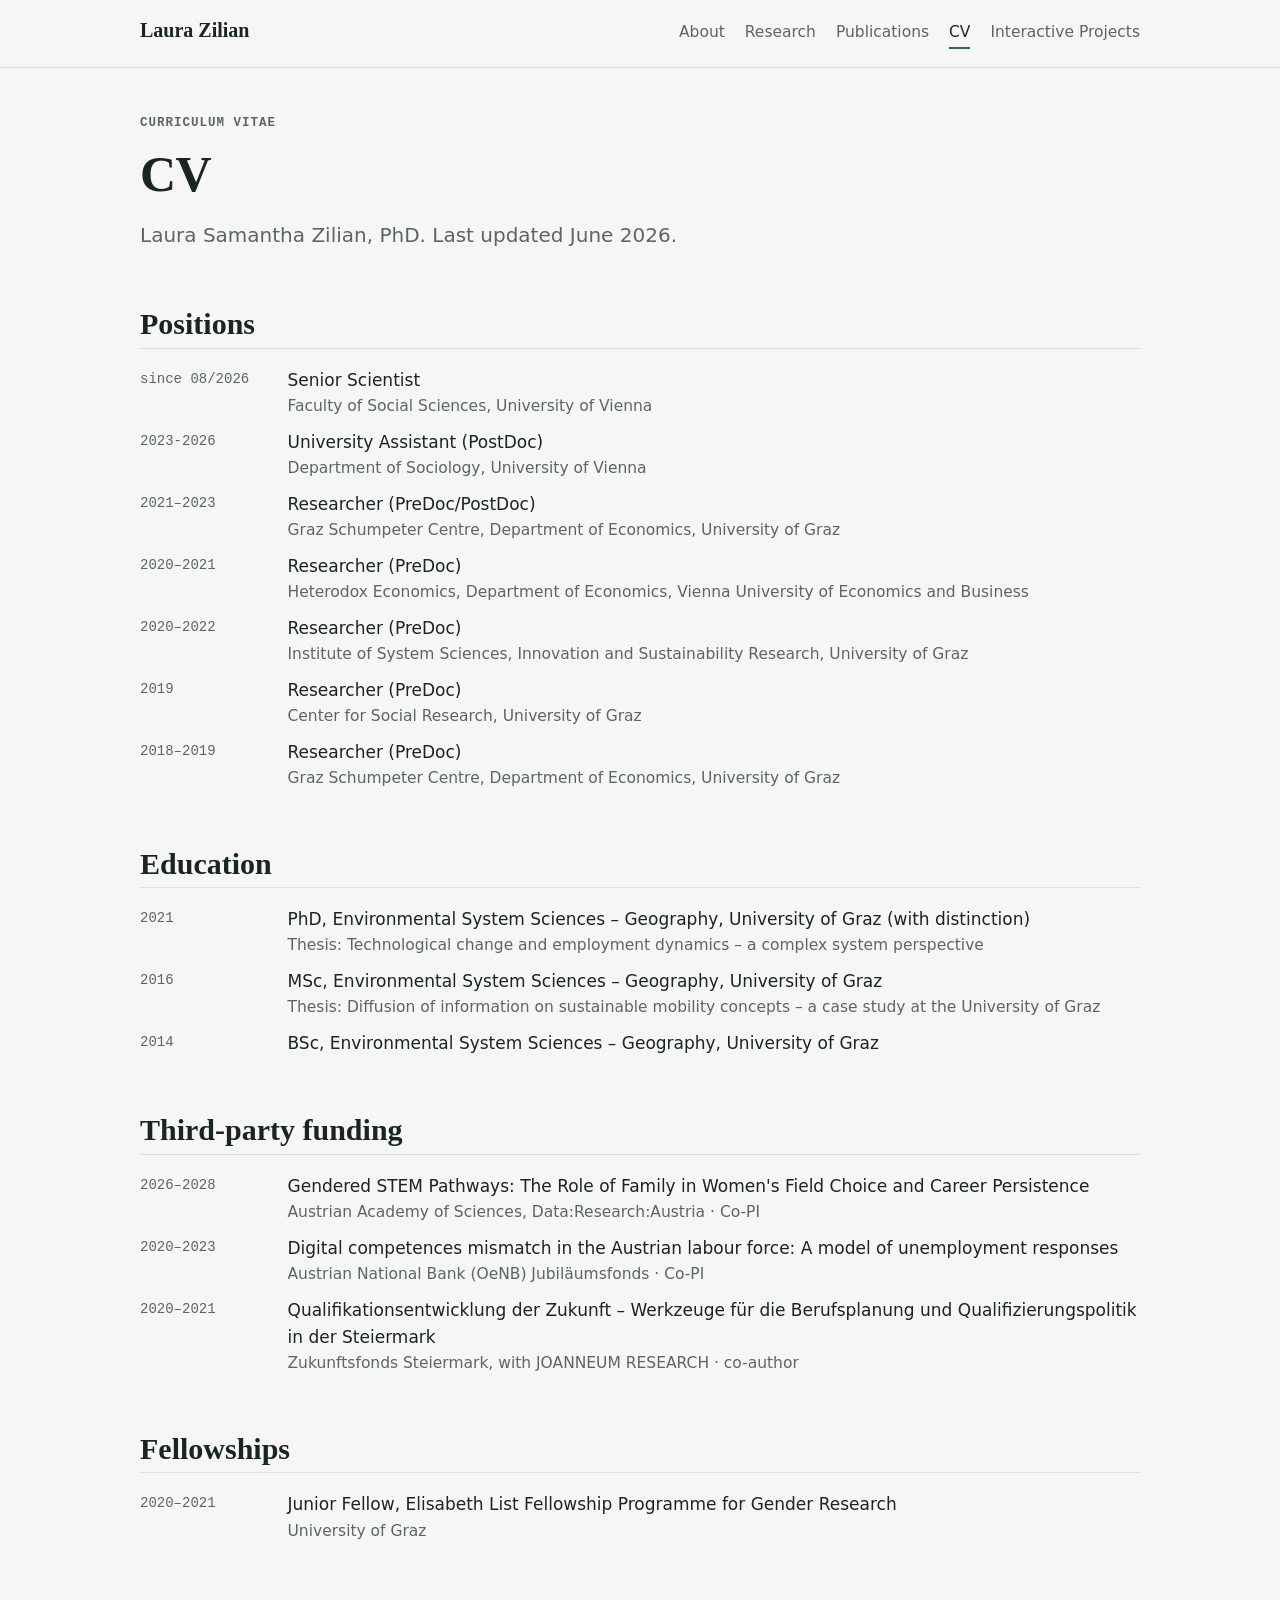
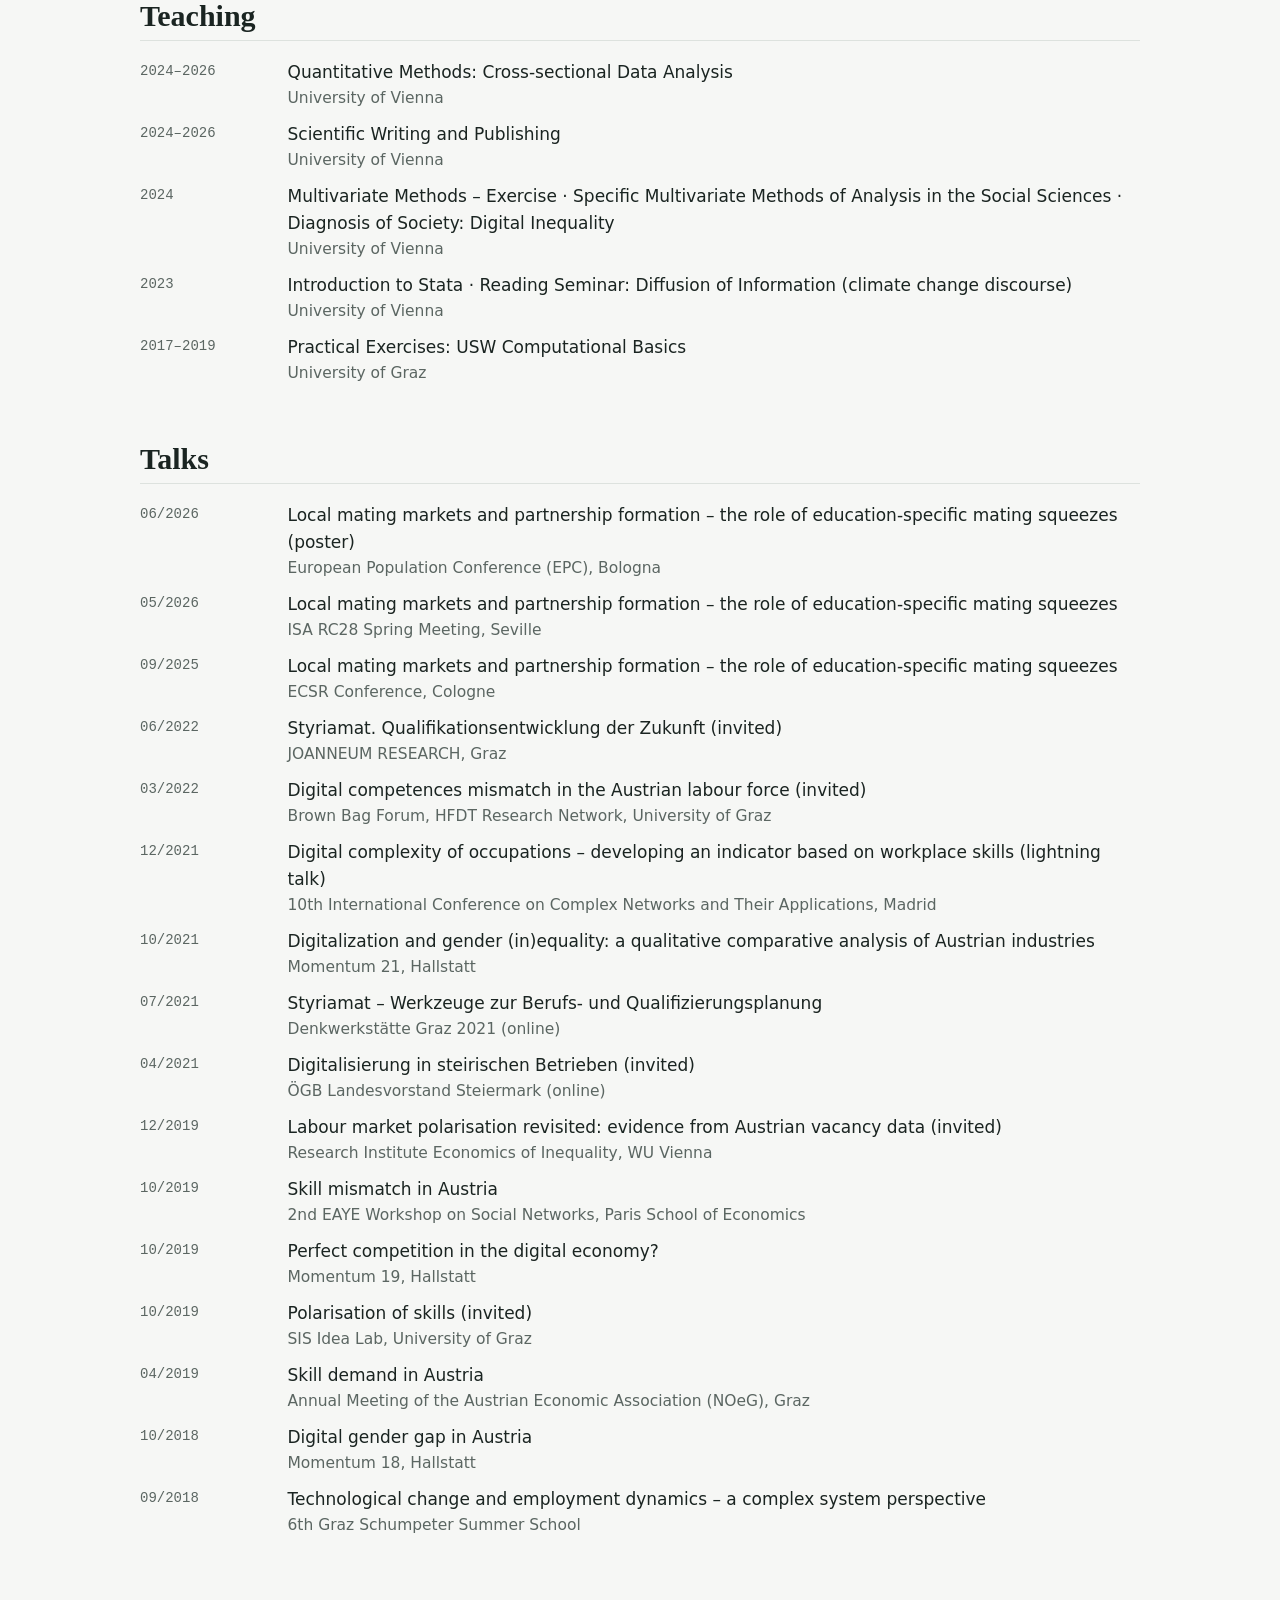
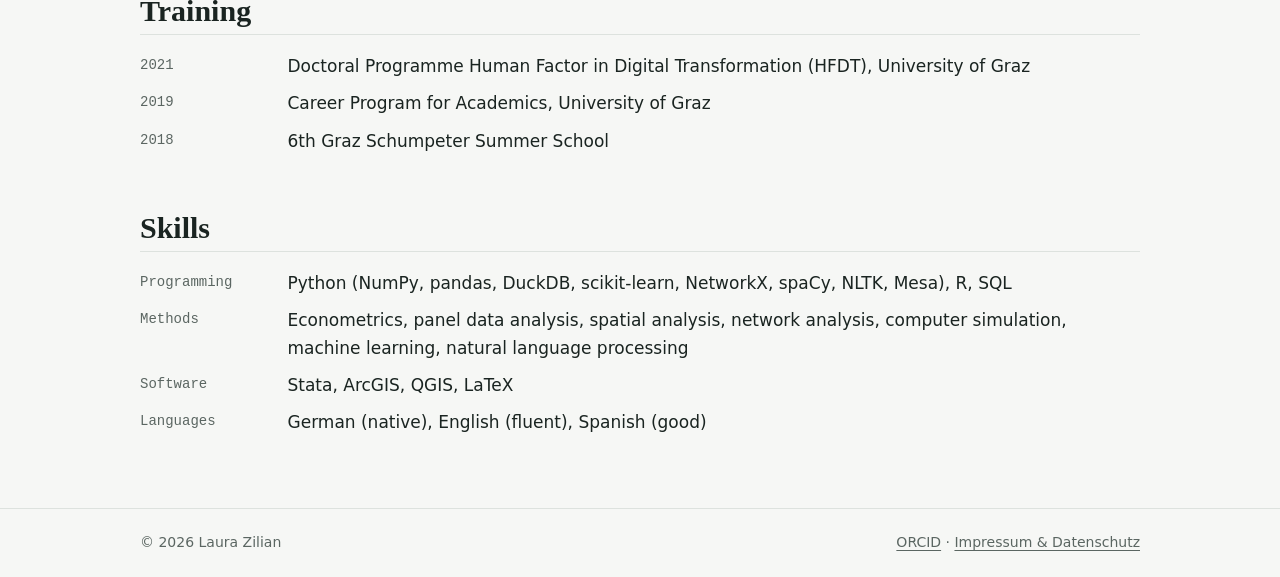
==== cv.html @ 448aea94 "Add files via upload" ====
<!doctype html>
<html lang="en">
<head>
<meta charset="utf-8">
<meta name="viewport" content="width=device-width, initial-scale=1, viewport-fit=cover">
<title>CV – Laura Zilian</title>
<meta name="description" content="Curriculum vitae of Laura Zilian.">
<meta property="og:title" content="CV – Laura Zilian">
<meta property="og:description" content="Curriculum vitae of Laura Zilian.">
<meta property="og:image" content="assets/img/laura-zilian.jpg">
<link rel="stylesheet" href="assets/site.css">
<link rel="icon" href="data:image/svg+xml,%3Csvg xmlns='http://www.w3.org/2000/svg' viewBox='0 0 32 32'%3E%3Crect width='32' height='32' rx='6' fill='%232d6a55'/%3E%3Ctext x='16' y='22' font-family='Georgia,serif' font-size='17' fill='white' text-anchor='middle'%3ELZ%3C/text%3E%3C/svg%3E">
</head>
<body>
<a class="skip" href="#main">Skip to content</a>
<header class="top">
  <div class="frame">
    <a class="brand" href="index.html">Laura Zilian</a>
    <nav class="nav" aria-label="Main">
      <a href="index.html">About</a>
      <a href="research.html">Research</a>
      <a href="publications.html">Publications</a>
      <a href="cv.html" aria-current="page">CV</a>
      <a href="projects.html">Interactive Projects</a>
    </nav>
  </div>
</header>
<main id="main" class="frame">
<div class="col">
  <span class="eyebrow">Curriculum vitae</span>
  <h1>CV</h1>
  <p class="lede">Laura Samantha Zilian, PhD. Last updated June 2026.</p>
</div>

<section>
  <h2>Positions</h2>
  <dl class="tl">
    <dt>since 08/2026</dt><dd>Senior Scientist<span class="sub">Faculty of Social Sciences, University of Vienna</span></dd>
    <dt>2023-2026</dt><dd>University Assistant (PostDoc)<span class="sub">Department of Sociology, University of Vienna</span></dd>
    <dt>2021–2023</dt><dd>Researcher (PreDoc/PostDoc)<span class="sub">Graz Schumpeter Centre, Department of Economics, University of Graz</span></dd>
    <dt>2020–2021</dt><dd>Researcher (PreDoc)<span class="sub">Heterodox Economics, Department of Economics, Vienna University of Economics and Business</span></dd>
    <dt>2020–2022</dt><dd>Researcher (PreDoc)<span class="sub">Institute of System Sciences, Innovation and Sustainability Research, University of Graz</span></dd>
    <dt>2019</dt><dd>Researcher (PreDoc)<span class="sub">Center for Social Research, University of Graz</span></dd>
    <dt>2018–2019</dt><dd>Researcher (PreDoc)<span class="sub">Graz Schumpeter Centre, Department of Economics, University of Graz</span></dd>
  </dl>
</section>

<section>
  <h2>Education</h2>
  <dl class="tl">
    <dt>2021</dt><dd>PhD, Environmental System Sciences – Geography, University of Graz (with distinction)<span class="sub">Thesis: Technological change and employment dynamics – a complex system perspective</span></dd>
    <dt>2016</dt><dd>MSc, Environmental System Sciences – Geography, University of Graz<span class="sub">Thesis: Diffusion of information on sustainable mobility concepts – a case study at the University of Graz</span></dd>
    <dt>2014</dt><dd>BSc, Environmental System Sciences – Geography, University of Graz</dd>
  </dl>
</section>

<section>
  <h2>Third-party funding</h2>
  <dl class="tl">
    <dt>2026–2028</dt><dd>Gendered STEM Pathways: The Role of Family in Women's Field Choice and Career Persistence<span class="sub">Austrian Academy of Sciences, Data:Research:Austria · Co-PI</span></dd>
    <dt>2020–2023</dt><dd>Digital competences mismatch in the Austrian labour force: A model of unemployment responses<span class="sub">Austrian National Bank (OeNB) Jubiläumsfonds · Co-PI</span></dd>
    <dt>2020–2021</dt><dd>Qualifikationsentwicklung der Zukunft – Werkzeuge für die Berufsplanung und Qualifizierungspolitik in der Steiermark<span class="sub">Zukunftsfonds Steiermark, with JOANNEUM RESEARCH · co-author</span></dd>
  </dl>
</section>

<section>
  <h2>Fellowships</h2>
  <dl class="tl">
    <dt>2020–2021</dt><dd>Junior Fellow, Elisabeth List Fellowship Programme for Gender Research<span class="sub">University of Graz</span></dd>
  </dl>
</section>

<section>
  <h2>Teaching</h2>
  <dl class="tl">
    <dt>2024–2026</dt><dd>Quantitative Methods: Cross-sectional Data Analysis<span class="sub">University of Vienna</span></dd>
    <dt>2024–2026</dt><dd>Scientific Writing and Publishing<span class="sub">University of Vienna</span></dd>
    <dt>2024</dt><dd>Multivariate Methods – Exercise · Specific Multivariate Methods of Analysis in the Social Sciences · Diagnosis of Society: Digital Inequality<span class="sub">University of Vienna</span></dd>
    <dt>2023</dt><dd>Introduction to Stata · Reading Seminar: Diffusion of Information (climate change discourse)<span class="sub">University of Vienna</span></dd>
    <dt>2017–2019</dt><dd>Practical Exercises: USW Computational Basics<span class="sub">University of Graz</span></dd>
  </dl>
</section>

<section>
  <h2>Talks</h2>
  <dl class="tl">
    <dt>06/2026</dt><dd>Local mating markets and partnership formation – the role of education-specific mating squeezes (poster)<span class="sub">European Population Conference (EPC), Bologna</span></dd>
    <dt>05/2026</dt><dd>Local mating markets and partnership formation – the role of education-specific mating squeezes<span class="sub">ISA RC28 Spring Meeting, Seville</span></dd>
    <dt>09/2025</dt><dd>Local mating markets and partnership formation – the role of education-specific mating squeezes<span class="sub">ECSR Conference, Cologne</span></dd>
    <dt>06/2022</dt><dd>Styriamat. Qualifikationsentwicklung der Zukunft (invited)<span class="sub">JOANNEUM RESEARCH, Graz</span></dd>
    <dt>03/2022</dt><dd>Digital competences mismatch in the Austrian labour force (invited)<span class="sub">Brown Bag Forum, HFDT Research Network, University of Graz</span></dd>
    <dt>12/2021</dt><dd>Digital complexity of occupations – developing an indicator based on workplace skills (lightning talk)<span class="sub">10th International Conference on Complex Networks and Their Applications, Madrid</span></dd>
    <dt>10/2021</dt><dd>Digitalization and gender (in)equality: a qualitative comparative analysis of Austrian industries<span class="sub">Momentum 21, Hallstatt</span></dd>
    <dt>07/2021</dt><dd>Styriamat – Werkzeuge zur Berufs- und Qualifizierungsplanung<span class="sub">Denkwerkstätte Graz 2021 (online)</span></dd>
    <dt>04/2021</dt><dd>Digitalisierung in steirischen Betrieben (invited)<span class="sub">ÖGB Landesvorstand Steiermark (online)</span></dd>
    <dt>12/2019</dt><dd>Labour market polarisation revisited: evidence from Austrian vacancy data (invited)<span class="sub">Research Institute Economics of Inequality, WU Vienna</span></dd>
    <dt>10/2019</dt><dd>Skill mismatch in Austria<span class="sub">2nd EAYE Workshop on Social Networks, Paris School of Economics</span></dd>
    <dt>10/2019</dt><dd>Perfect competition in the digital economy?<span class="sub">Momentum 19, Hallstatt</span></dd>
    <dt>10/2019</dt><dd>Polarisation of skills (invited)<span class="sub">SIS Idea Lab, University of Graz</span></dd>
    <dt>04/2019</dt><dd>Skill demand in Austria<span class="sub">Annual Meeting of the Austrian Economic Association (NOeG), Graz</span></dd>
    <dt>10/2018</dt><dd>Digital gender gap in Austria<span class="sub">Momentum 18, Hallstatt</span></dd>
    <dt>09/2018</dt><dd>Technological change and employment dynamics – a complex system perspective<span class="sub">6th Graz Schumpeter Summer School</span></dd>
  </dl>
</section>

<section>
  <h2>Training</h2>
  <dl class="tl">
    <dt>2021</dt><dd>Doctoral Programme Human Factor in Digital Transformation (HFDT), University of Graz</dd>
    <dt>2019</dt><dd>Career Program for Academics, University of Graz</dd>
    <dt>2018</dt><dd>6th Graz Schumpeter Summer School</dd>
  </dl>
</section>

<section>
  <h2>Skills</h2>
  <dl class="tl">
    <dt>Programming</dt><dd>Python (NumPy, pandas, DuckDB, scikit-learn, NetworkX, spaCy, NLTK, Mesa), R, SQL</dd>
    <dt>Methods</dt><dd>Econometrics, panel data analysis, spatial analysis, network analysis, computer simulation, machine learning, natural language processing</dd>
    <dt>Software</dt><dd>Stata, ArcGIS, QGIS, LaTeX</dd>
    <dt>Languages</dt><dd>German (native), English (fluent), Spanish (good)</dd>
  </dl>
</section>

</main>
<footer>
  <div class="frame">
    <span>© 2026 Laura Zilian</span>
    <span><a href="https://orcid.org/0000-0002-2957-0678">ORCID</a> · <a href="impressum.html">Impressum &amp; Datenschutz</a></span>
  </div>
</footer>
</body>
</html>
---- assets/site.css ----
/* Laura Zilian – persönliche Website
   Layout: schmale Textspalte (max 720px) in einem 1040px-Rahmen; Kopfzeile mit Navigation;
   Startseite mit Foto links, Text rechts. Keine externen Schriften (DSGVO): nur Systemschriften. */
:root{
  --bg:#f6f7f5; --surface:#ffffff; --ink:#1a2421; --muted:#5b6662; --rule:#dde2de;
  --accent:#2d6a55; --accent-soft:#e3efe9;
  --f-head:"Iowan Old Style","Palatino Linotype","Book Antiqua",Palatino,Georgia,serif;
  --f-body:system-ui,-apple-system,"Segoe UI",Roboto,"Helvetica Neue",Arial,sans-serif;
  --f-mono:ui-monospace,"Cascadia Mono",Consolas,"SFMono-Regular",monospace;
  color-scheme:light;
}
@media (prefers-color-scheme: dark){:root:not([data-theme="light"]){
  --bg:#131917; --surface:#1a2220; --ink:#e6ece9; --muted:#9aa8a2; --rule:#2a3532;
  --accent:#7cc4a6; --accent-soft:#1f3a31; color-scheme:dark}}
:root[data-theme="dark"]{
  --bg:#131917; --surface:#1a2220; --ink:#e6ece9; --muted:#9aa8a2; --rule:#2a3532;
  --accent:#7cc4a6; --accent-soft:#1f3a31; color-scheme:dark}
*{box-sizing:border-box}
html{-webkit-text-size-adjust:100%}
body{margin:0;background:var(--bg);color:var(--ink);font:17px/1.6 var(--f-body)}
a{color:var(--accent);text-underline-offset:.18em;text-decoration-thickness:1px}
a:hover{text-decoration-thickness:2px}
a:focus-visible{outline:2px solid var(--accent);outline-offset:2px;border-radius:2px}
img{max-width:100%;height:auto;display:block}
h1,h2,h3{font-family:var(--f-head);font-weight:600;line-height:1.15;margin:0;text-wrap:balance;color:var(--ink)}
h1{font-size:clamp(34px,5.5vw,50px);letter-spacing:-.01em}
h2{font-size:clamp(24px,3.2vw,30px)}
h3{font-size:19px}
p{margin:0}
.frame{max-width:1040px;margin:0 auto;padding-left:max(20px,env(safe-area-inset-left,0px));padding-right:max(20px,env(safe-area-inset-right,0px))}
.skip{position:absolute;left:-999px}.skip:focus{left:12px;top:12px;background:var(--surface);padding:6px 10px;z-index:9}

/* Kopfzeile */
.top{border-bottom:1px solid var(--rule);background:var(--bg)}
.top .frame{display:flex;flex-wrap:wrap;align-items:baseline;justify-content:space-between;gap:8px 24px;padding-block:18px}
.brand{font:600 20px var(--f-head);color:var(--ink);text-decoration:none}
.nav{display:flex;flex-wrap:wrap;gap:4px 20px;font-size:15.5px}
.nav a{color:var(--muted);text-decoration:none;padding-block:2px;border-bottom:2px solid transparent}
.nav a:hover{color:var(--ink)}
.nav a[aria-current="page"]{color:var(--ink);border-bottom-color:var(--accent)}

main{padding-block:48px 72px;display:flex;flex-direction:column;gap:56px}
.col{max-width:720px;display:flex;flex-direction:column;gap:16px}
.eyebrow{font:600 12.5px var(--f-mono);letter-spacing:.08em;text-transform:uppercase;color:var(--muted)}
.lede{font-size:clamp(18px,2.1vw,20px);color:var(--muted)}

/* Startseite */
.hero{display:grid;grid-template-columns:minmax(0,240px) minmax(0,1fr);gap:40px;align-items:start}
.hero img{border-radius:6px;aspect-ratio:1;object-fit:cover;width:100%}
.hero .txt{display:flex;flex-direction:column;gap:14px;min-width:0}
.role{font-size:17px;color:var(--muted)}
.links{display:flex;flex-wrap:wrap;gap:8px 18px;font-size:15.5px}
@media (max-width:640px){.hero{grid-template-columns:1fr;gap:24px}.hero img{max-width:200px}}

.themes{display:grid;grid-template-columns:repeat(auto-fit,minmax(min(100%,300px),1fr));gap:28px 40px}
.themes>div{display:flex;flex-direction:column;gap:8px;min-width:0;border-top:2px solid var(--accent);padding-top:14px}
.themes p{color:var(--ink)}
.tags{display:flex;flex-wrap:wrap;gap:6px}
.tags span{font-size:13px;background:var(--accent-soft);color:var(--ink);padding:2px 9px;border-radius:999px}

/* Listen (Publikationen, CV, Projekte) */
.list{list-style:none;margin:0;padding:0;display:flex;flex-direction:column;gap:14px}
.list li{min-width:0}
.pub .t{font-weight:600}
.pub .meta{color:var(--muted);font-size:15.5px}
.pub a.doi{font:13px var(--f-mono);white-space:nowrap}
.me{font-weight:700}
.status{display:inline-block;font:600 11.5px var(--f-mono);letter-spacing:.04em;text-transform:uppercase;color:var(--accent);margin-right:6px}
.tl{display:grid;grid-template-columns:7.5em minmax(0,1fr);gap:10px 20px;margin:0}
.tl dt{font:14px/1.6 var(--f-mono);color:var(--muted);font-variant-numeric:tabular-nums;padding-top:1px}
.tl dd{margin:0}
.tl dd .sub{color:var(--muted);font-size:15.5px;display:block}
@media (max-width:520px){.tl{grid-template-columns:1fr;gap:2px}.tl dd{margin-bottom:12px}}
section{display:flex;flex-direction:column;gap:18px}
section > h2{padding-bottom:6px;border-bottom:1px solid var(--rule)}

.proj{display:grid;grid-template-columns:repeat(auto-fit,minmax(min(100%,300px),1fr));gap:20px}
.proj a.card{display:flex;flex-direction:column;gap:8px;padding:18px;background:var(--surface);border:1px solid var(--rule);border-radius:6px;color:var(--ink);text-decoration:none;min-width:0}
.proj a.card:hover{border-color:var(--accent)}
.proj a.card .go{color:var(--accent);font-size:15px;margin-top:auto}
.proj a.card p{color:var(--muted);font-size:15.5px}

.legal{max-width:720px;display:flex;flex-direction:column;gap:14px}
.legal h2{font-size:22px;margin-top:12px}
.todo{background:#fff3c4;color:#5a4500;padding:0 4px;border-radius:3px}
@media (prefers-color-scheme: dark){:root:not([data-theme="light"]) .todo{background:#4a3c00;color:#ffe9a6}}

footer{border-top:1px solid var(--rule);font-size:14px;color:var(--muted)}
footer .frame{display:flex;flex-wrap:wrap;justify-content:space-between;gap:8px 20px;padding-block:22px}
footer a{color:var(--muted)}
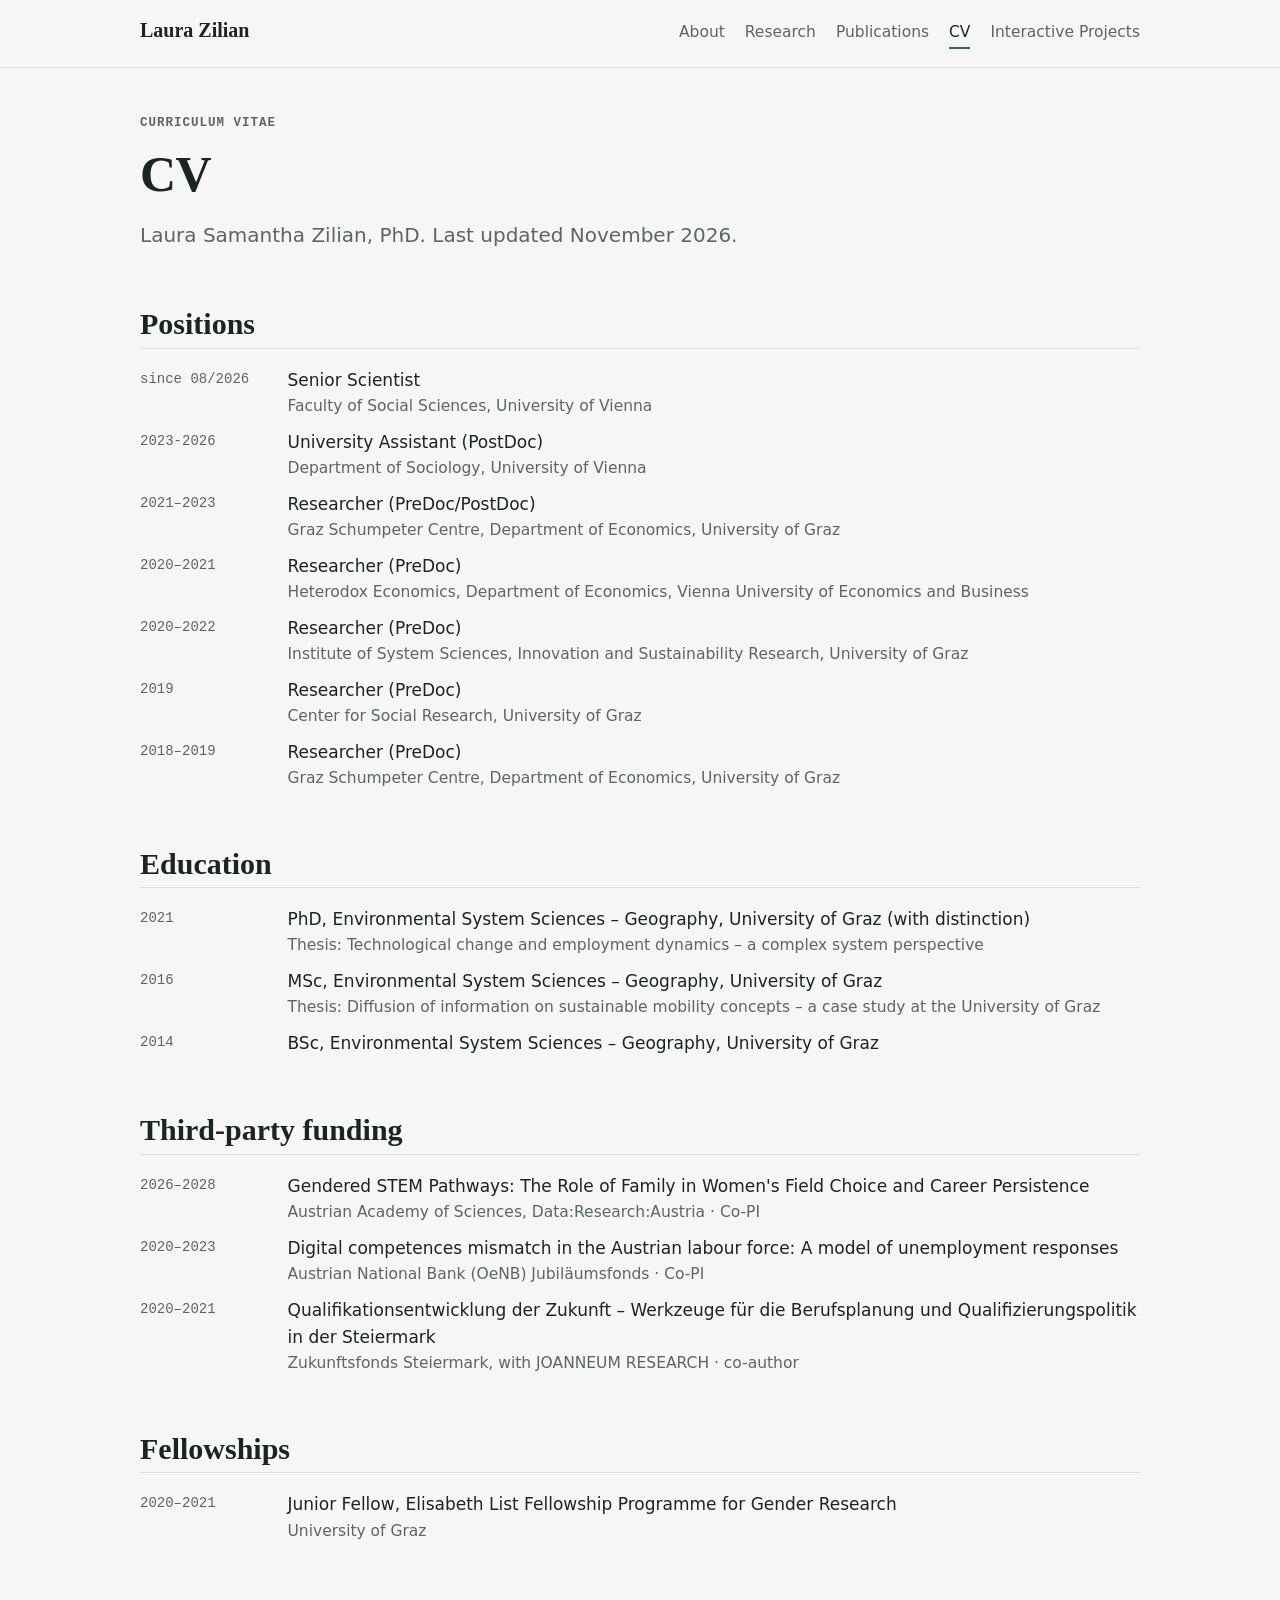
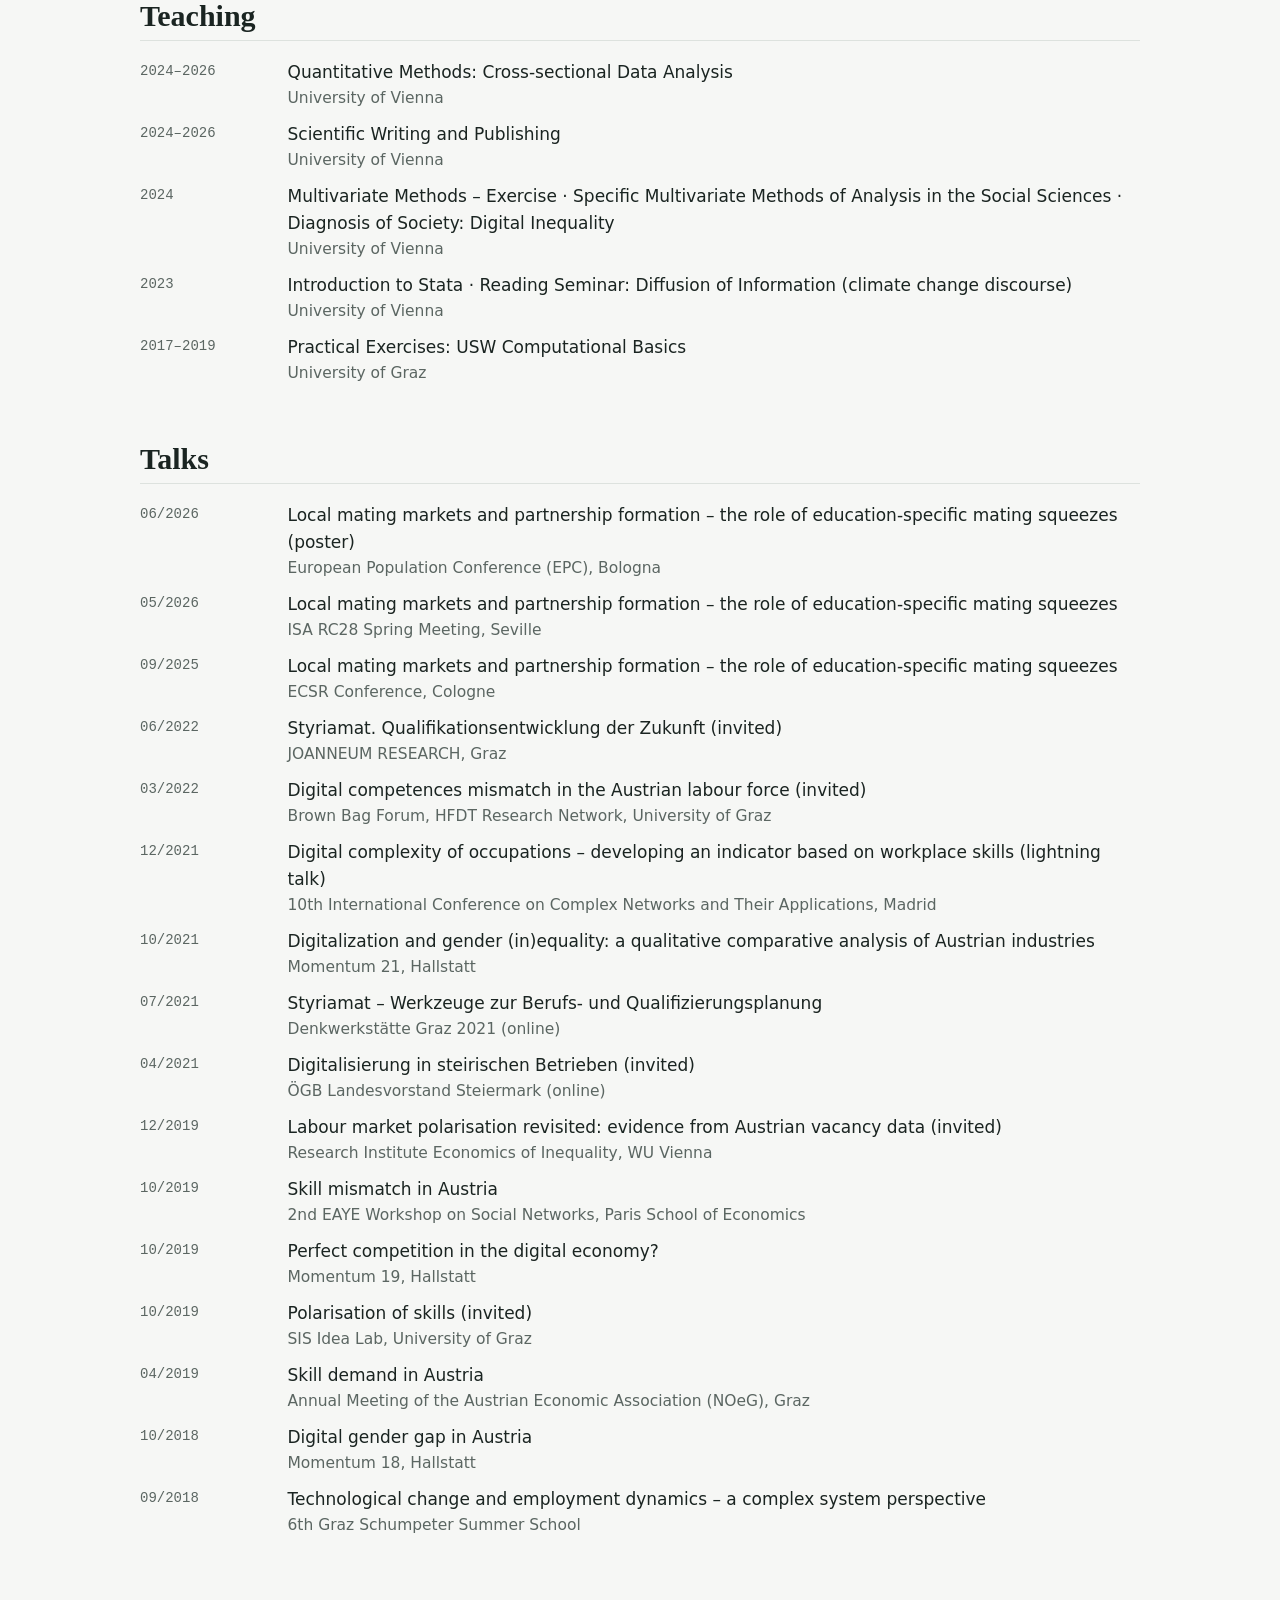
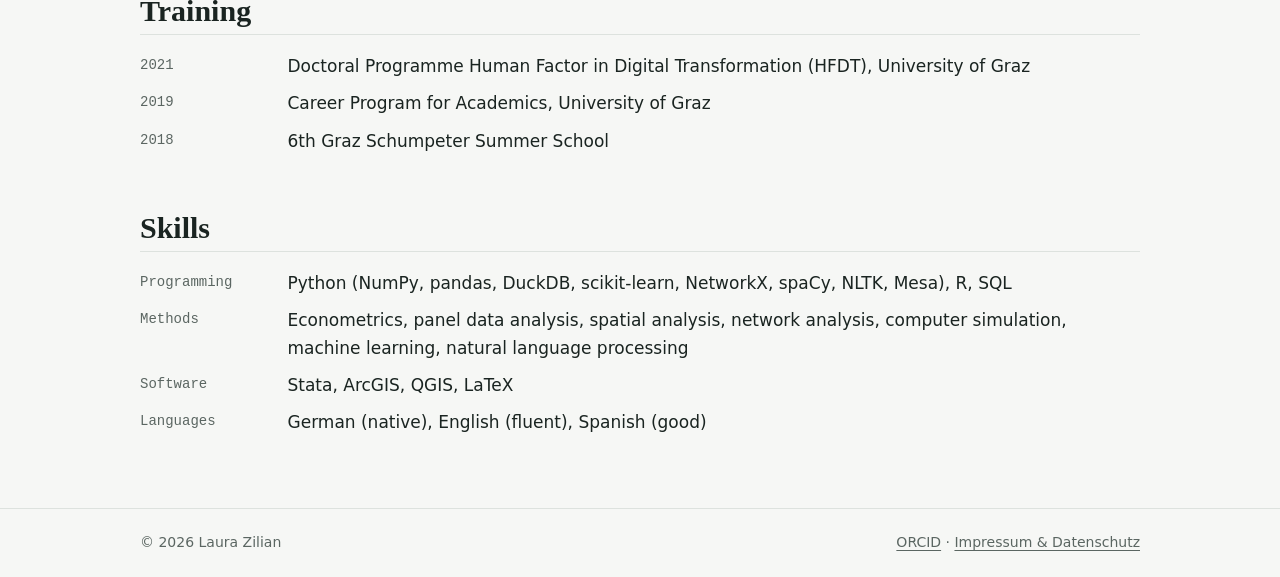
==== commit 3ee7e0b9: "Update cv.html" ====
--- a/cv.html
+++ b/cv.html
@@ -29,7 +29,7 @@
 <div class="col">
   <span class="eyebrow">Curriculum vitae</span>
   <h1>CV</h1>
-  <p class="lede">Laura Samantha Zilian, PhD. Last updated June 2026.</p>
+  <p class="lede">Laura Samantha Zilian, PhD. Last updated November 2026.</p>
 </div>
 
 <section>
